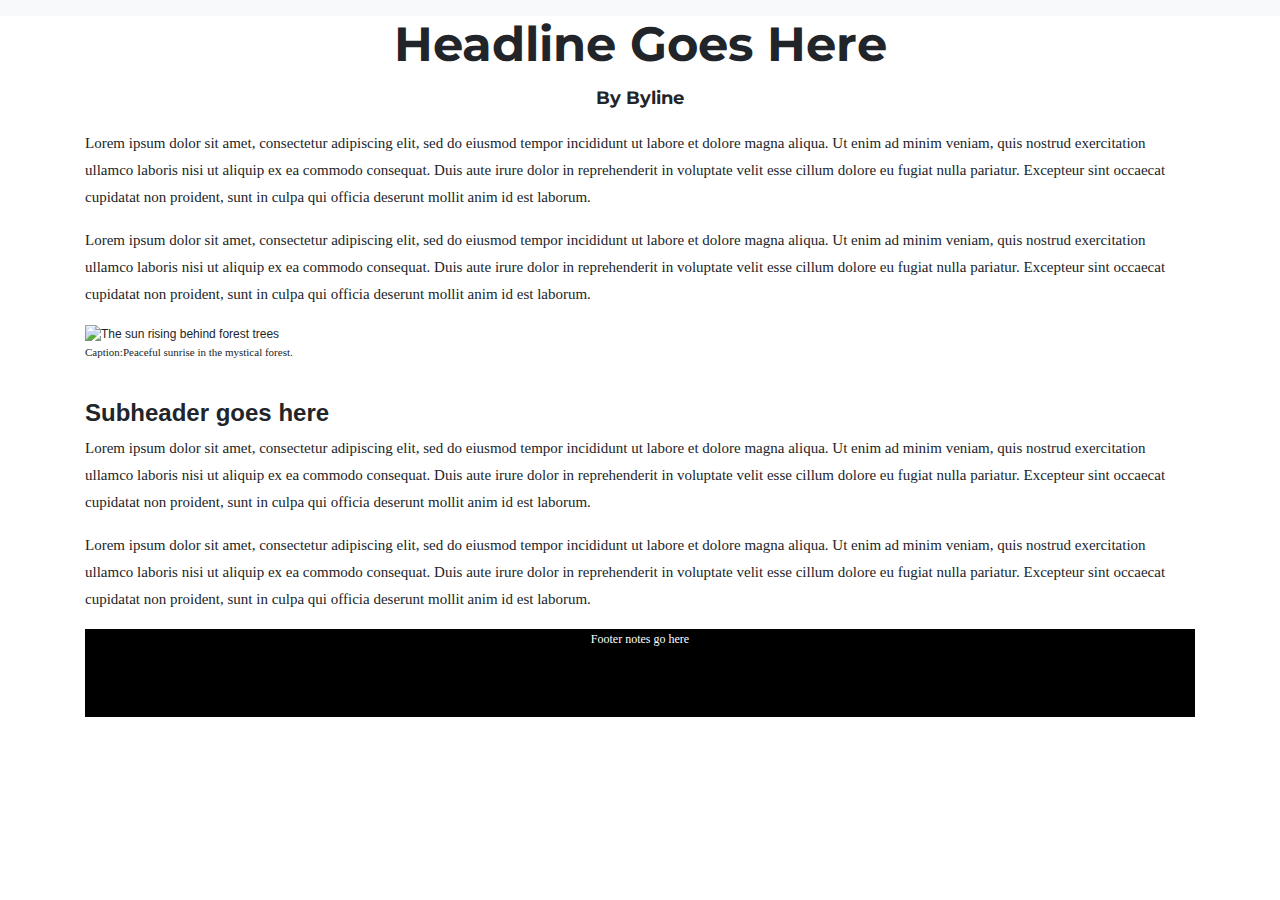
==== climate-crisis-story/index.html @ 61ef55f1 "Created climate-crisis-story framework" ====
<!doctype html>

<html lang="en">
<head>
  <meta charset="utf-8">
  <meta name="viewport" content="width=device-width, initial-scale=1, shrink-to-fit=no">

  <title>HTML Framework</title>
  <meta name="description" content="Merrill College of Journalism, UMD">
  <meta name="author" content="Neema Olory">

  <!-- Bootstrap CSS -->
<link rel="stylesheet" href="https://stackpath.bootstrapcdn.com/bootstrap/4.4.1/css/bootstrap.min.css" integrity="sha384-Vkoo8x4CGsO3+Hhxv8T/Q5PaXtkKtu6ug5TOeNV6gBiFeWPGFN9MuhOf23Q9Ifjh" crossorigin="anonymous">

<!-- Google fonts -->
<link href="https://fonts.googleapis.com/css2?family=Montserrat:ital,wght@0,100;0,200;0,300;0,400;0,500;0,600;0,700;0,800;0,900;1,100;1,300;1,400;1,500;1,600;1,900&family=Open+Sans:ital,wght@0,300;0,400;0,500;0,600;0,700;0,800;1,300;1,400;1,500;1,600;1,700;1,800&display=swap" rel="stylesheet">

<!-- External css stylesheet -->
<link rel="stylesheet" href="style.css">

</head>
<body>

  <!-- NavBar -->
  <nav class="navbar navbar-expand-lg navbar-light bg-light">

</nav>
  <!-- End NavBar -->

  <div class="container">
   <h1 id="headline">Headline Goes Here</h1>
   <p id="byline">By Byline</p>

   <p>Lorem ipsum dolor sit amet, consectetur adipiscing elit, sed do eiusmod tempor incididunt ut labore et dolore magna aliqua. Ut enim ad minim veniam, quis nostrud exercitation ullamco laboris nisi ut aliquip ex ea commodo consequat. Duis aute irure dolor in reprehenderit in voluptate velit esse cillum dolore eu fugiat nulla pariatur. Excepteur sint occaecat cupidatat non proident, sunt in culpa qui officia deserunt mollit anim id est laborum.</p>

   <p>Lorem ipsum dolor sit amet, consectetur adipiscing elit, sed do eiusmod tempor incididunt ut labore et dolore magna aliqua. Ut enim ad minim veniam, quis nostrud exercitation ullamco laboris nisi ut aliquip ex ea commodo consequat. Duis aute irure dolor in reprehenderit in voluptate velit esse cillum dolore eu fugiat nulla pariatur. Excepteur sint occaecat cupidatat non proident, sunt in culpa qui officia deserunt mollit anim id est laborum.</p>

   <img src="forest-sunrise.jpeg" width= 1100 title="Forest sunrise" alt="The sun rising behind forest trees">
   <p class="caption">Caption:Peaceful sunrise in the mystical forest.</p>

 <h2>Subheader goes here</h2>

   <p>Lorem ipsum dolor sit amet, consectetur adipiscing elit, sed do eiusmod tempor incididunt ut labore et dolore magna aliqua. Ut enim ad minim veniam, quis nostrud exercitation ullamco laboris nisi ut aliquip ex ea commodo consequat. Duis aute irure dolor in reprehenderit in voluptate velit esse cillum dolore eu fugiat nulla pariatur. Excepteur sint occaecat cupidatat non proident, sunt in culpa qui officia deserunt mollit anim id est laborum.</p>

   <p>Lorem ipsum dolor sit amet, consectetur adipiscing elit, sed do eiusmod tempor incididunt ut labore et dolore magna aliqua. Ut enim ad minim veniam, quis nostrud exercitation ullamco laboris nisi ut aliquip ex ea commodo consequat. Duis aute irure dolor in reprehenderit in voluptate velit esse cillum dolore eu fugiat nulla pariatur. Excepteur sint occaecat cupidatat non proident, sunt in culpa qui officia deserunt mollit anim id est laborum.</p>

 <div class="footer">
   <p id="footernotes">Footer notes go here</p>

 </div>








  </div>


  <!-- JS call-ins -->
  <script src="https://code.jquery.com/jquery-3.4.1.slim.min.js" integrity="sha384-J6qa4849blE2+poT4WnyKhv5vZF5SrPo0iEjwBvKU7imGFAV0wwj1yYfoRSJoZ+n" crossorigin="anonymous"></script>
  <script src="https://cdn.jsdelivr.net/npm/popper.js@1.16.0/dist/umd/popper.min.js" integrity="sha384-Q6E9RHvbIyZFJoft+2mJbHaEWldlvI9IOYy5n3zV9zzTtmI3UksdQRVvoxMfooAo" crossorigin="anonymous"></script>
  <script src="https://stackpath.bootstrapcdn.com/bootstrap/4.4.1/js/bootstrap.min.js" integrity="sha384-wfSDF2E50Y2D1uUdj0O3uMBJnjuUD4Ih7YwaYd1iqfktj0Uod8GCExl3Og8ifwB6" crossorigin="anonymous"></script>

</body>
</html>
---- climate-crisis-story/style.css ----
body{
  font-size: 12px;
  font-weight: 100;
}

.container{
  padding-bottom: 50px;
}

#headline {
  font-size: 4em;
  font-weight: 700;
  text-align: center;
  font-family: 'Montserrat', sans-serif;
}

#byline {
  font-size: 1.5em;
  font-weight: 700;
  font-family: 'Montserrat', sans-serif;
  text-align: center;
}

p{
  font-family: Georgia, serif;
  font-size: 15px;
  line-height: 180%
}

h2{
  font-size: 2em;
  font-weight: 700;
  padding-top: 20px;
}

img{
  margin: 0 auto;
}

.caption{
  font-size:11px;
}

.footer {
  background-color: black;
  width: 100%;
  max-width: 1200px;
  margin: 0 auto;
  padding-bottom: 50px;
}

#footernotes {
  font-size: 1em;
  color: white;
  text-align: center;
}
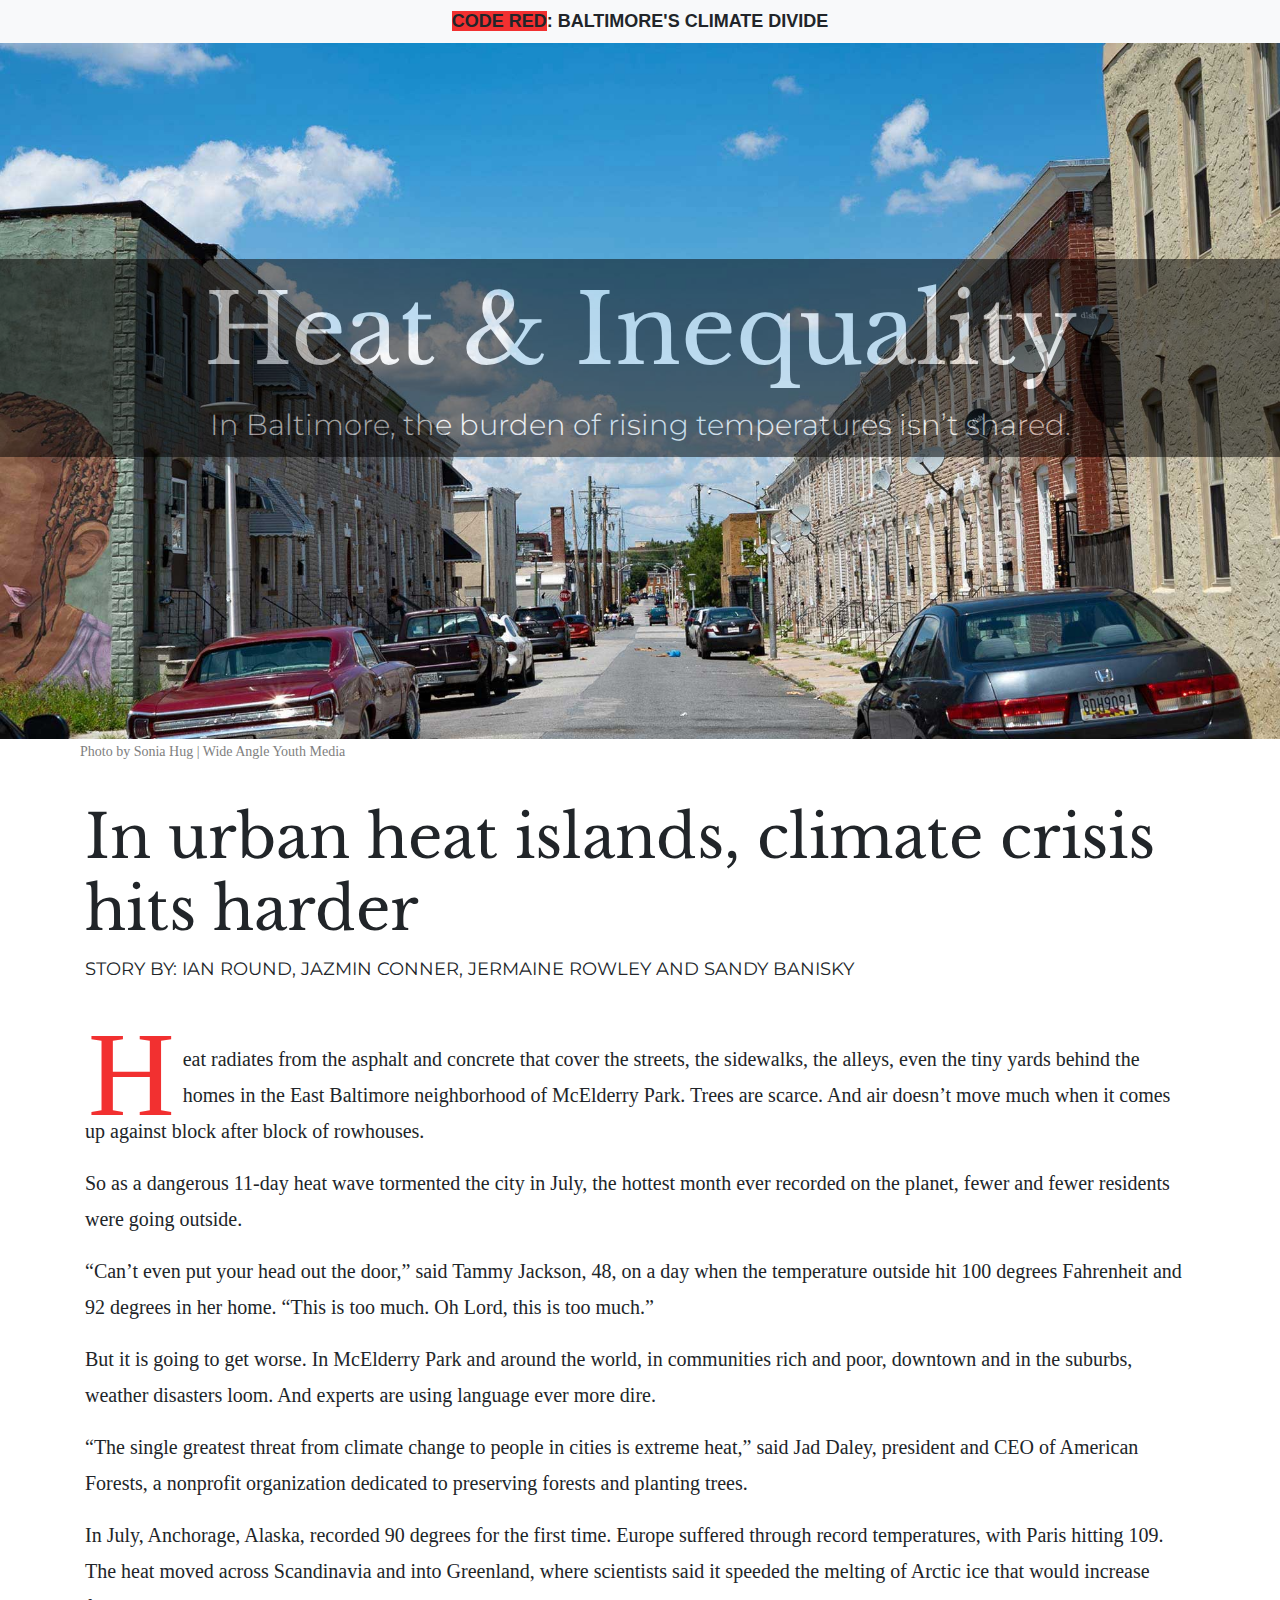
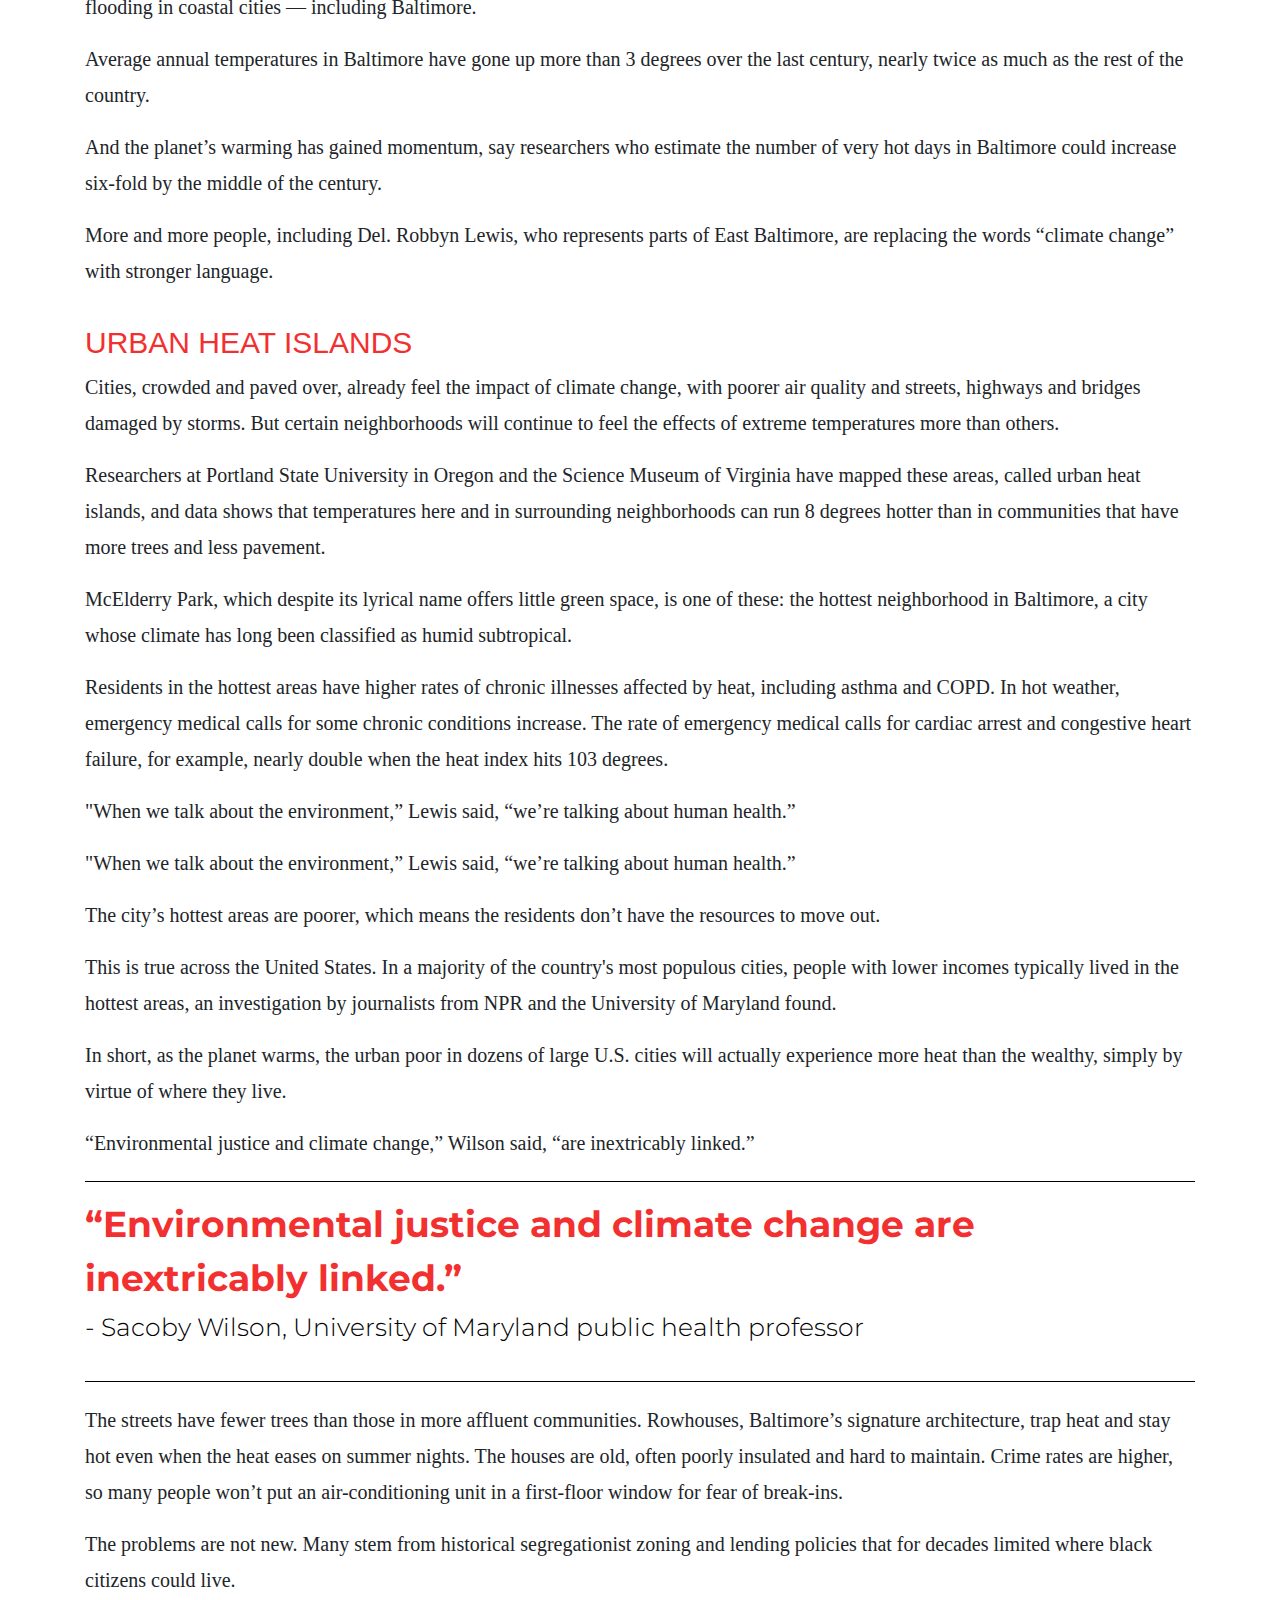
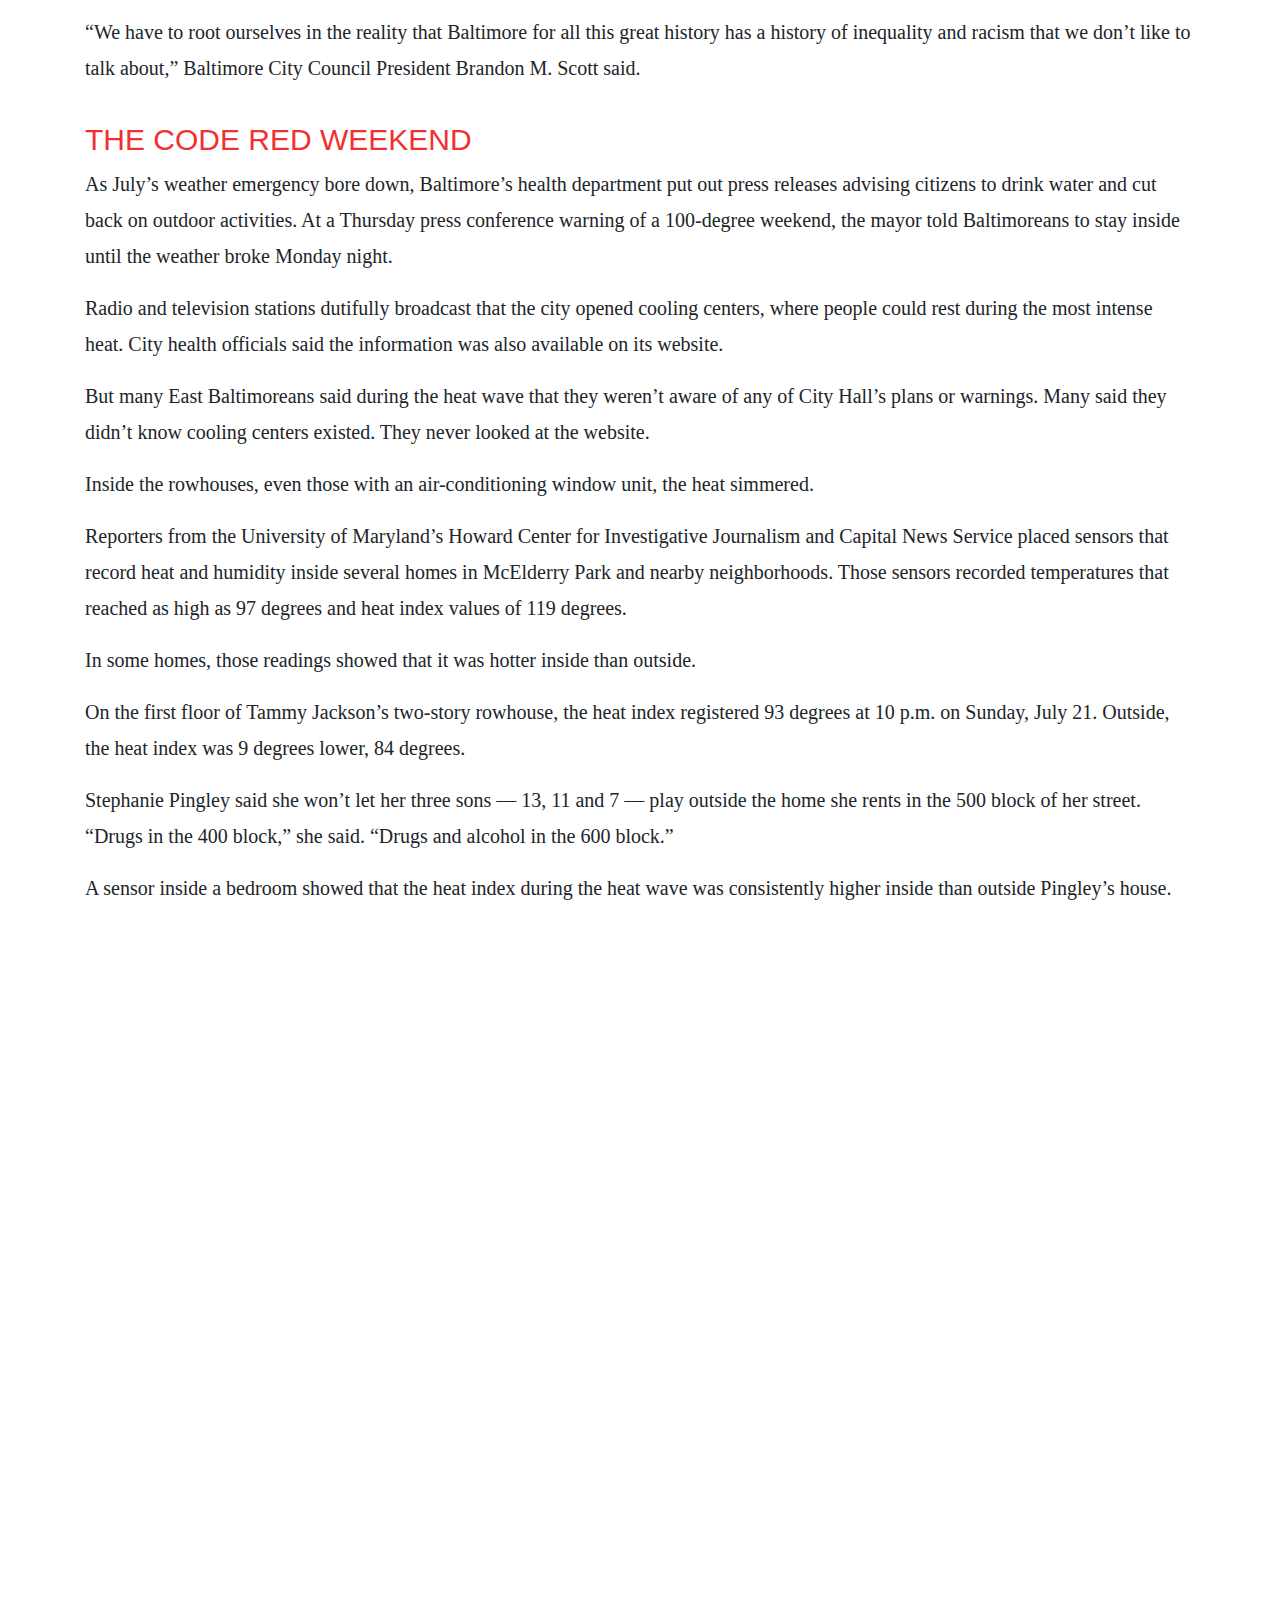
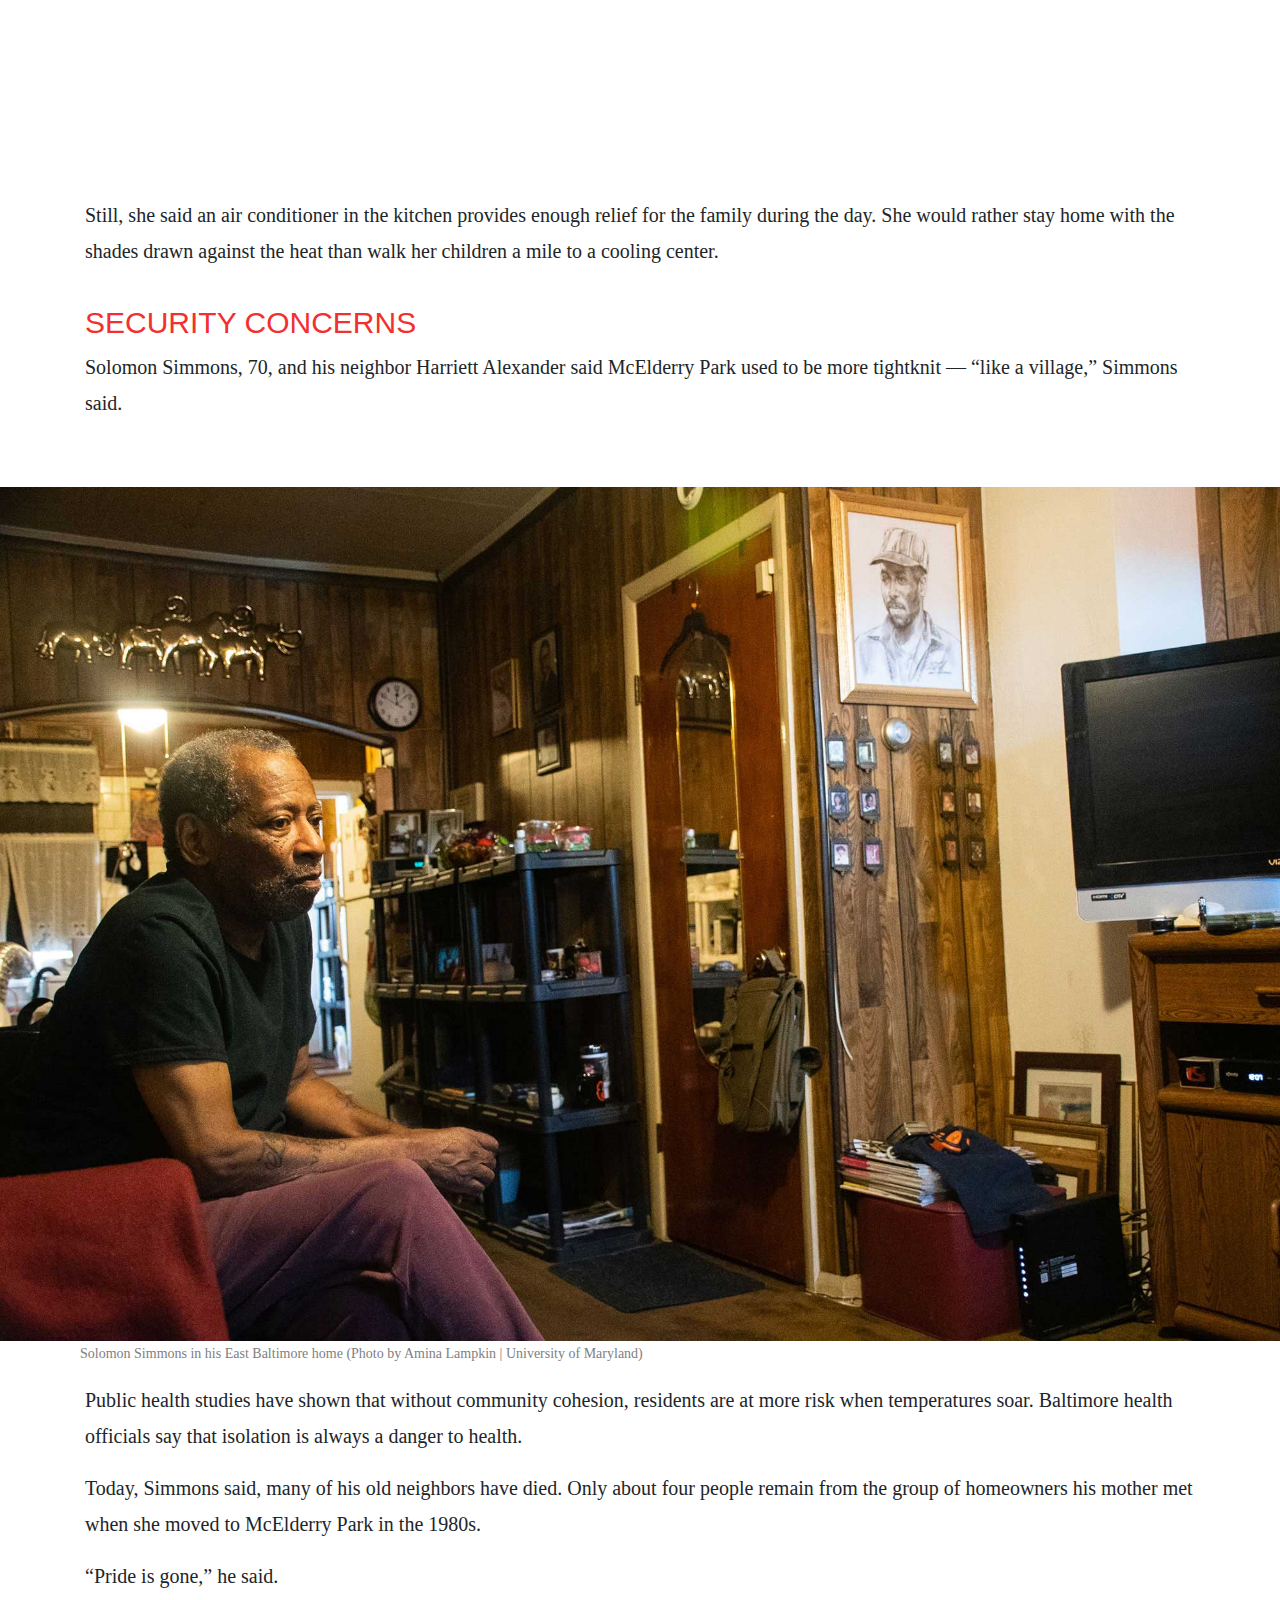
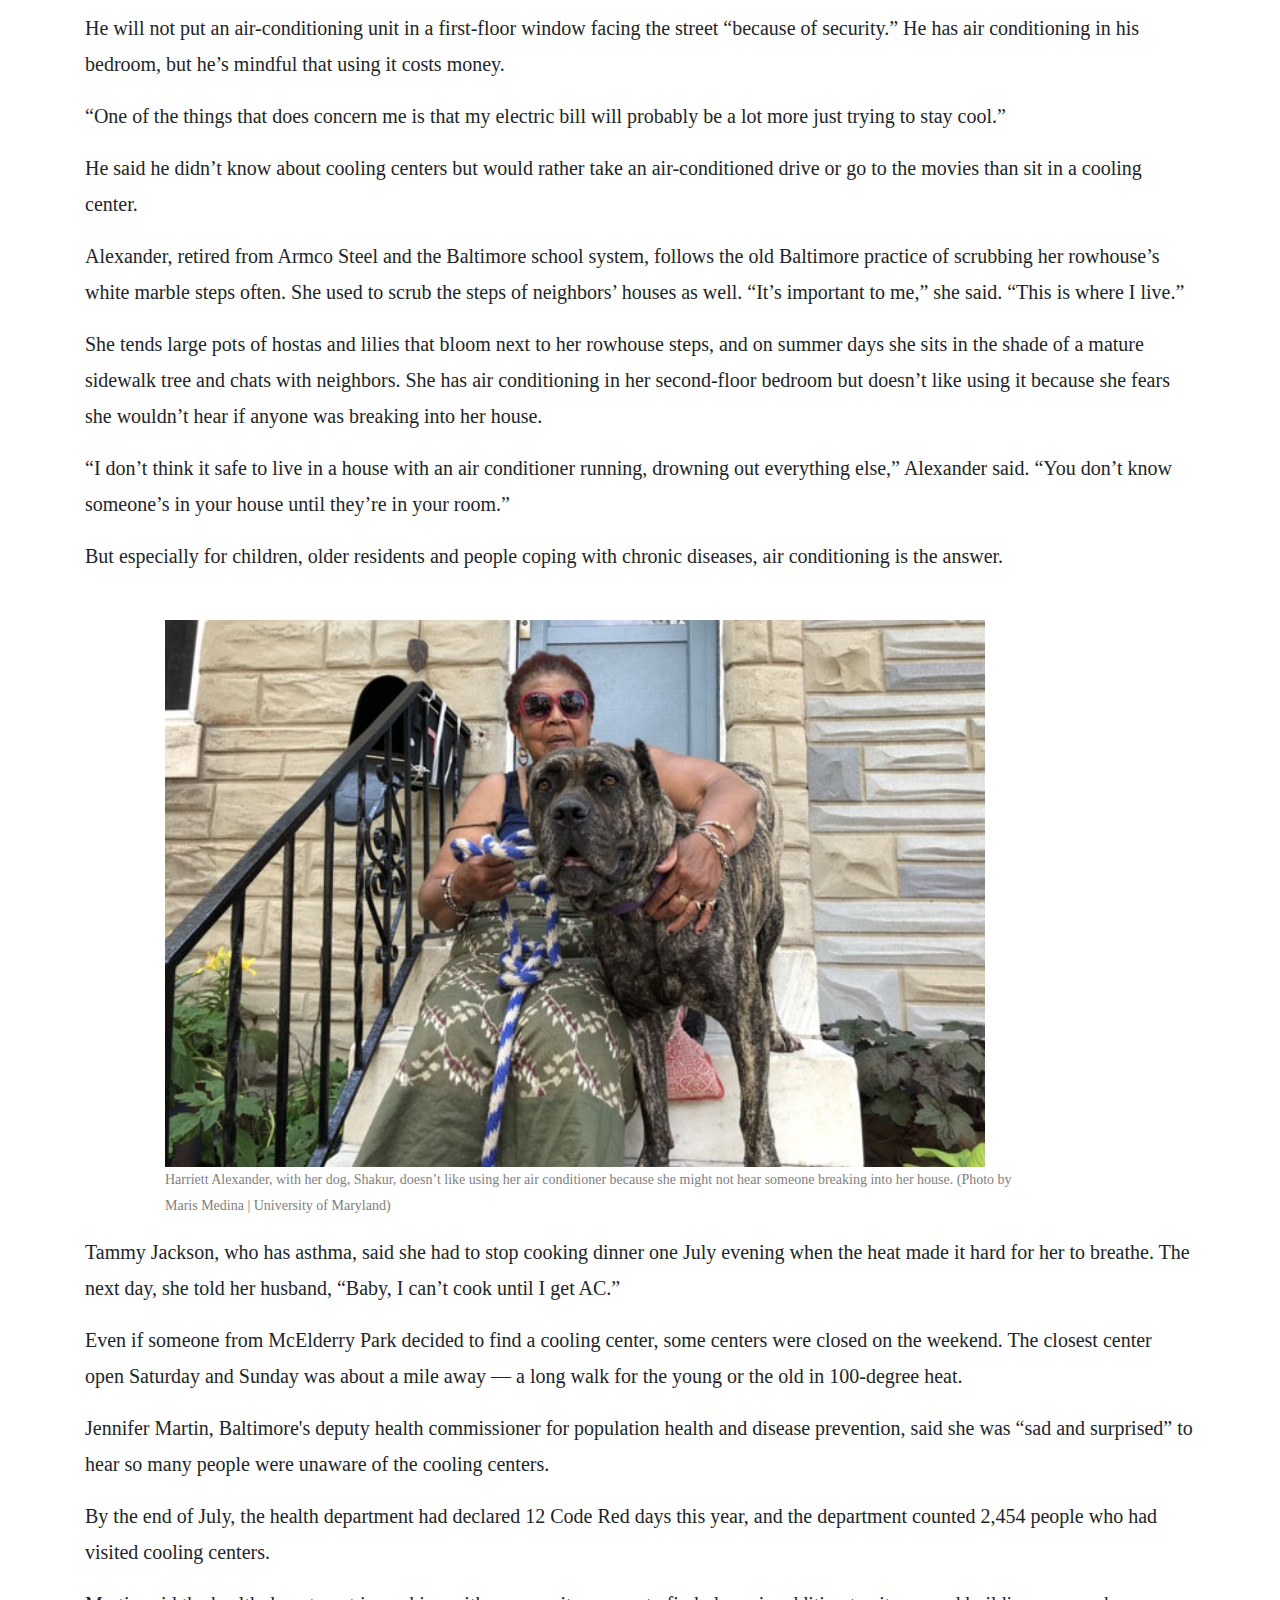
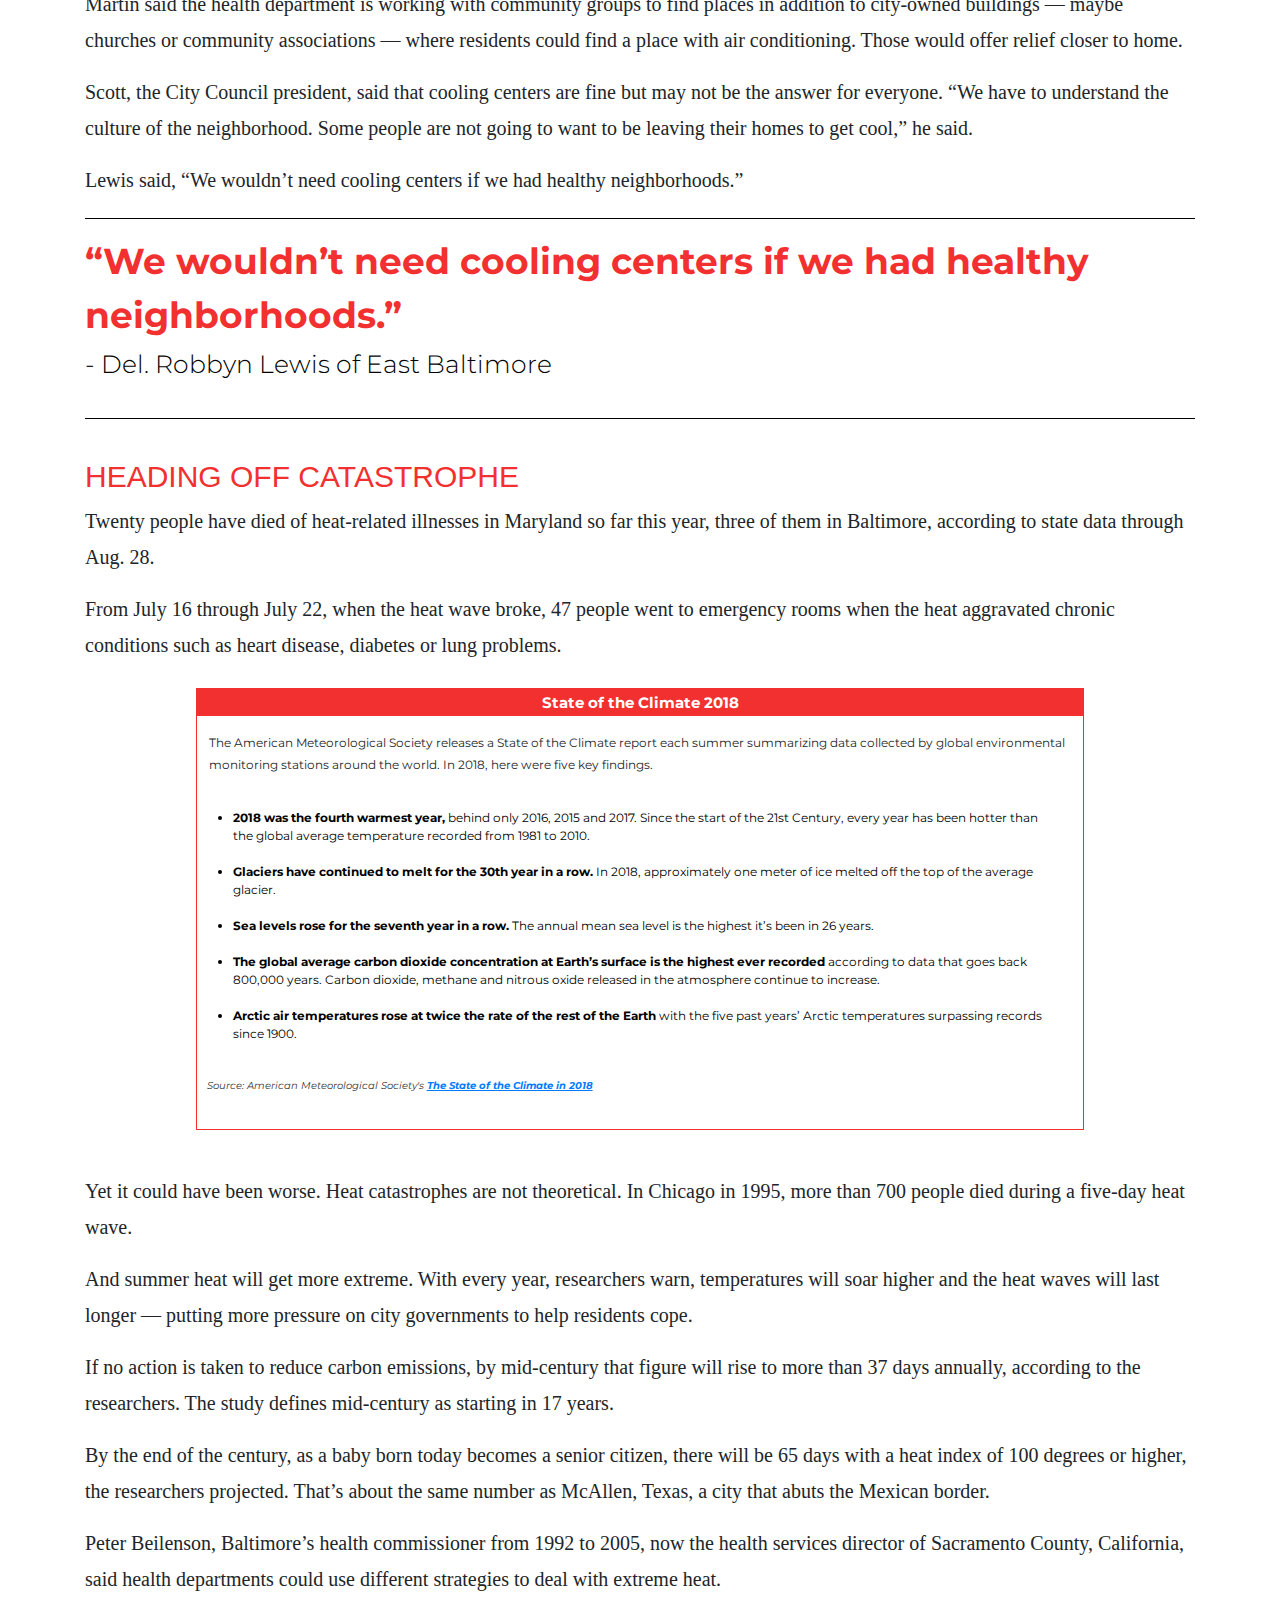
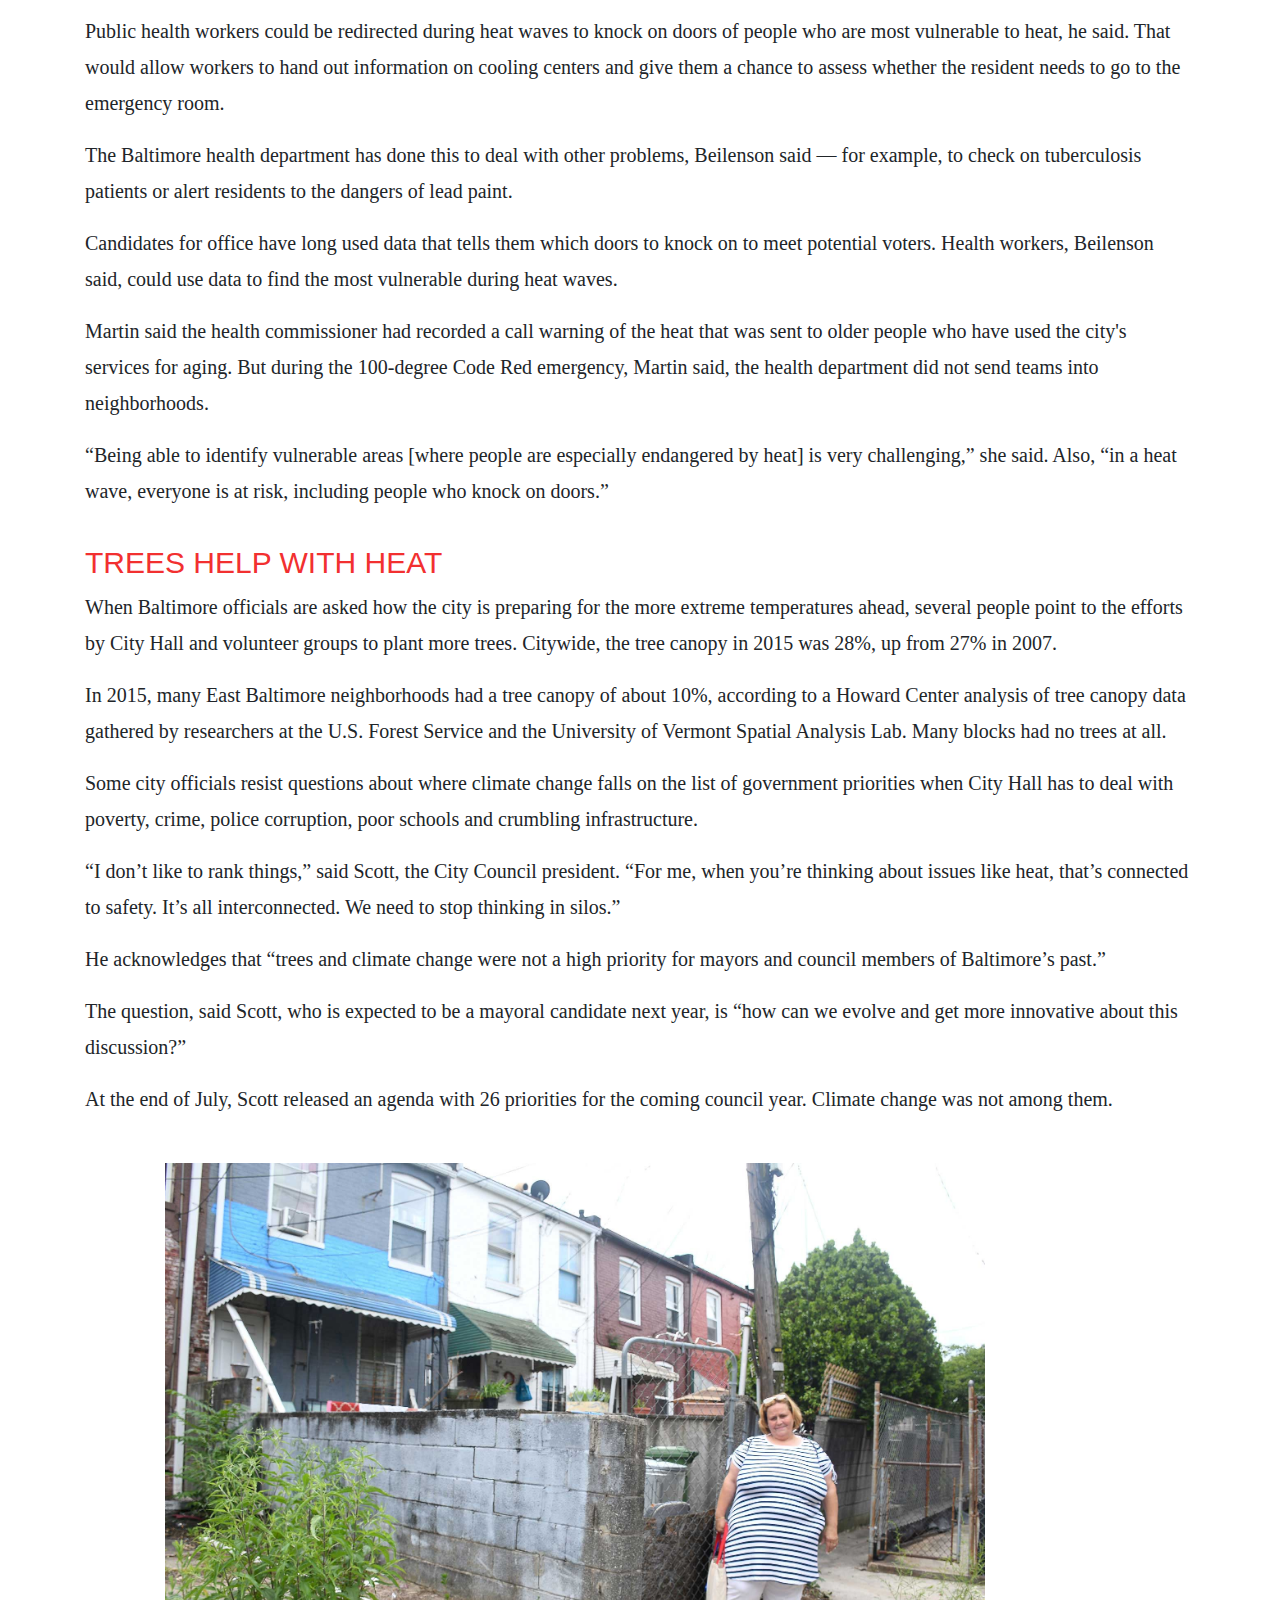
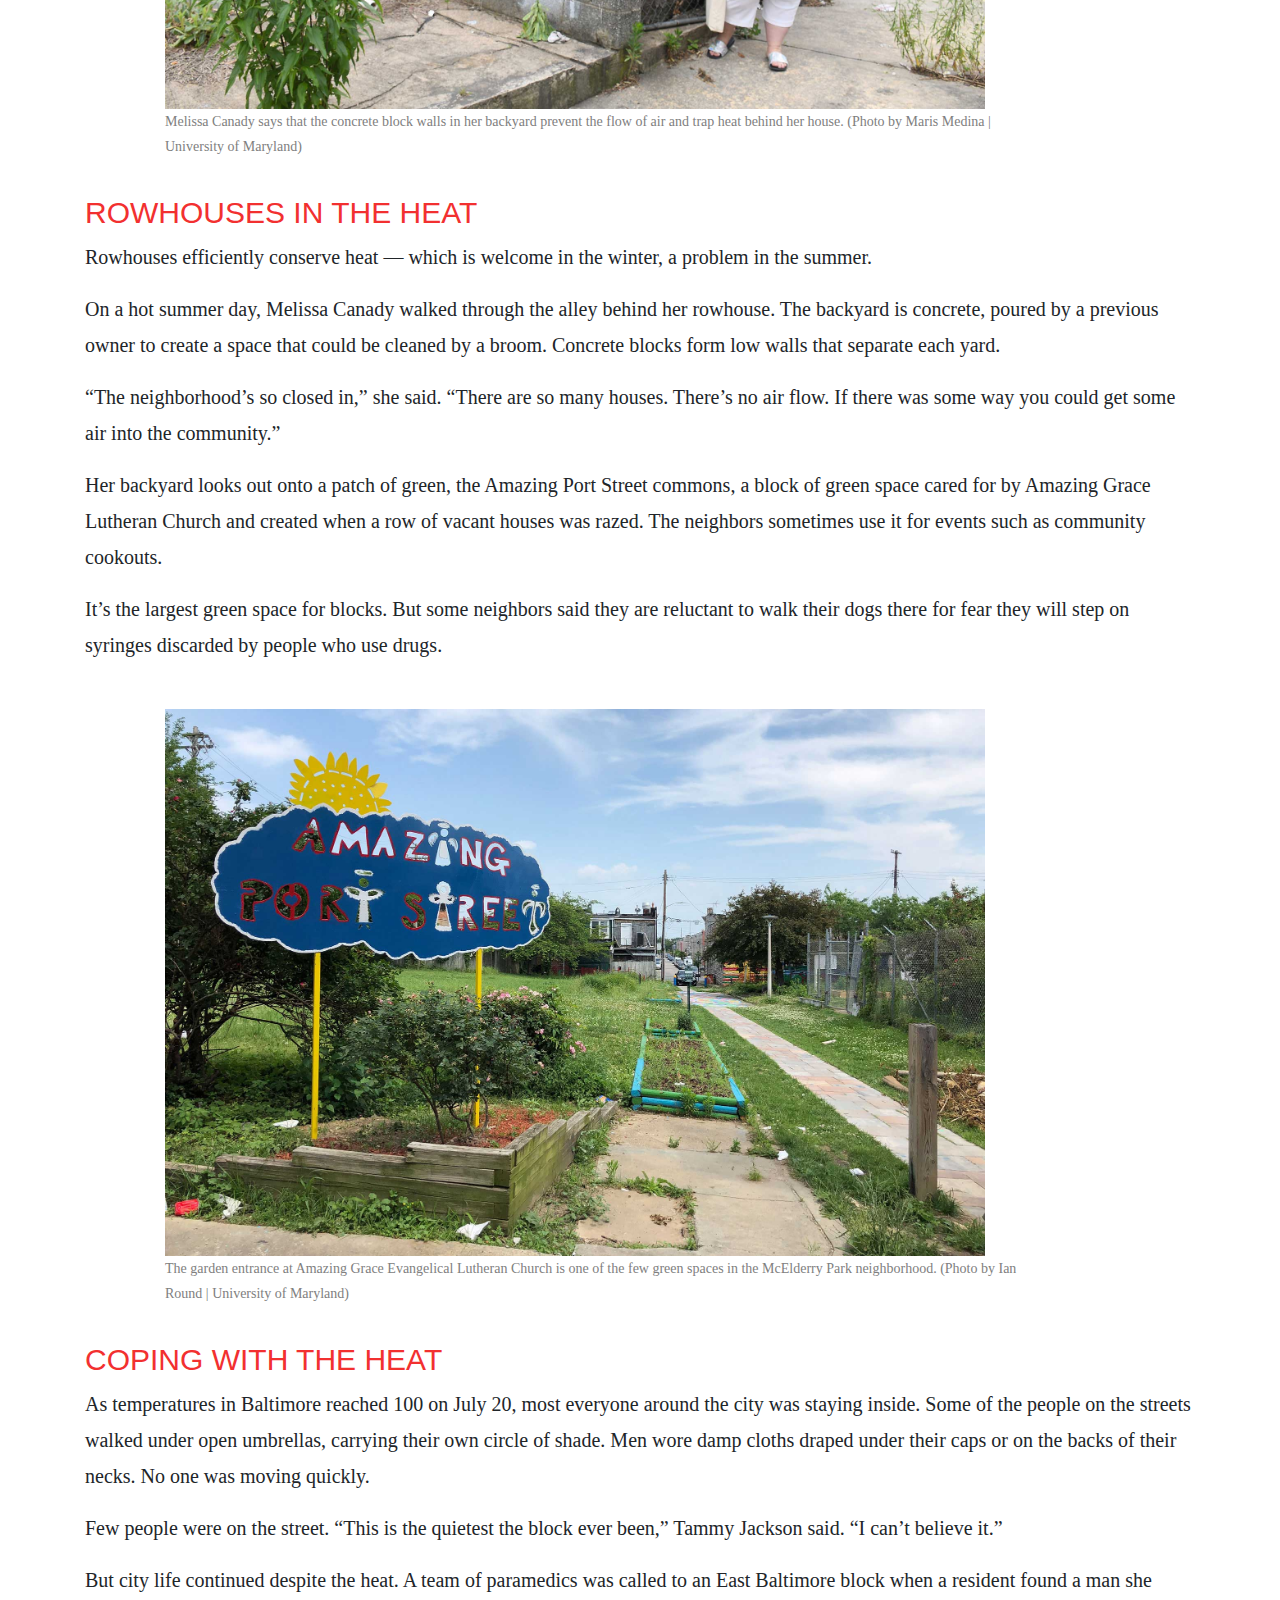
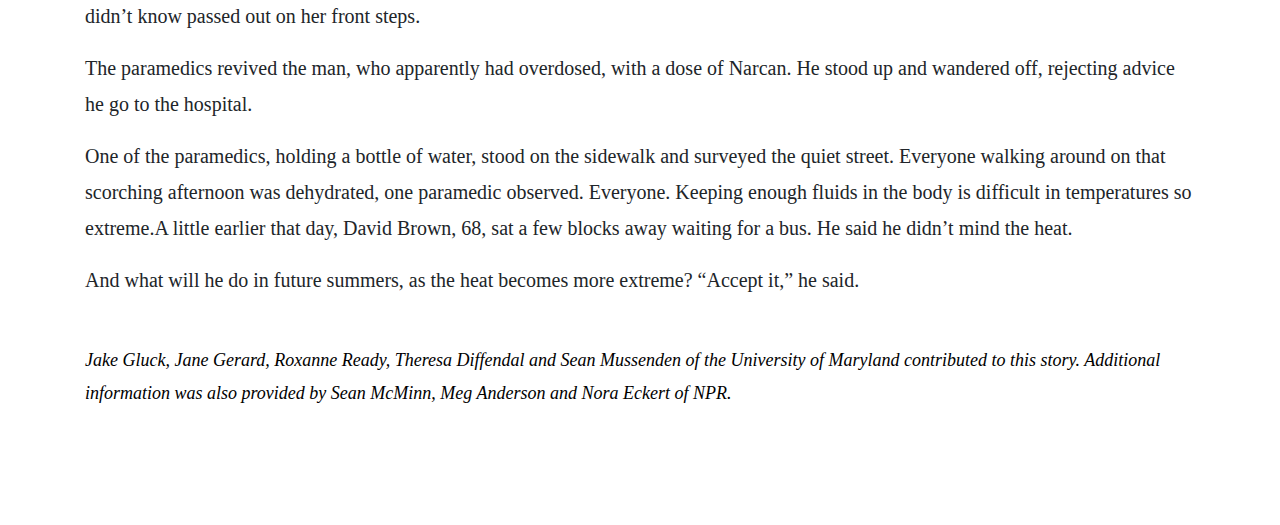
==== commit c013b0e9: "Climate Crisis Story" ====
--- a/climate-crisis-story/index.html
+++ b/climate-crisis-story/index.html
@@ -6,47 +6,296 @@
   <meta charset="utf-8">
   <meta name="viewport" content="width=device-width, initial-scale=1, shrink-to-fit=no">
 
-  <title>HTML Framework</title>
-  <meta name="description" content="Merrill College of Journalism, UMD">
+  <title>Climate Crisis Story</title>
+  <meta name="description" content="Climate Crisis Story, Merrill College of Journalism, UMD">
   <meta name="author" content="Neema Olory">
 
   <!-- Bootstrap CSS -->
 <link rel="stylesheet" href="https://stackpath.bootstrapcdn.com/bootstrap/4.4.1/css/bootstrap.min.css" integrity="sha384-Vkoo8x4CGsO3+Hhxv8T/Q5PaXtkKtu6ug5TOeNV6gBiFeWPGFN9MuhOf23Q9Ifjh" crossorigin="anonymous">
 
 <!-- Google fonts -->
-<link href="https://fonts.googleapis.com/css2?family=Montserrat:ital,wght@0,100;0,200;0,300;0,400;0,500;0,600;0,700;0,800;0,900;1,100;1,300;1,400;1,500;1,600;1,900&family=Open+Sans:ital,wght@0,300;0,400;0,500;0,600;0,700;0,800;1,300;1,400;1,500;1,600;1,700;1,800&display=swap" rel="stylesheet">
+<link href="https://fonts.googleapis.com/css2?family=Libre+Baskerville:ital,wght@0,400;0,700;1,400&family=Montserrat:ital,wght@0,100;0,200;0,300;0,400;0,500;0,600;0,700;0,800;0,900;1,100;1,300;1,400;1,500;1,600;1,700;1,900&display=swap" rel="stylesheet">
+
 
 <!-- External css stylesheet -->
 <link rel="stylesheet" href="style.css">
 
 </head>
+
 <body>
-
   <!-- NavBar -->
   <nav class="navbar navbar-expand-lg navbar-light bg-light">
-
-</nav>
+   <span class="nav-top"><span class="code-red">Code Red</span>: Baltimore's Climate Divide</span>
+  </nav>
   <!-- End NavBar -->
 
+  <!--Splash/Hero Area -->
+ <div class="hero-container">
+  <img src="images/sonia-hug-streetview.jpg" class="hero-image" alt="Baltimore streetview">
+  <p class="caption">Photo by Sonia Hug | Wide Angle Youth Media</p>
+
+  <div class="overlay">
+
+   <div class="hero-head">Heat & Inequality
+
+     <div class="hero-sub">In Baltimore, the burden of rising temperatures isn’t shared.
+
+     </div>
+
+   </div>
+
+  </div>
+
+
+</div>
+
+<!-- End Splash/Hero Area -->
+
+<!-- Story Body-->
+<!--Open container-->
   <div class="container">
-   <h1 id="headline">Headline Goes Here</h1>
-   <p id="byline">By Byline</p>
-
-   <p>Lorem ipsum dolor sit amet, consectetur adipiscing elit, sed do eiusmod tempor incididunt ut labore et dolore magna aliqua. Ut enim ad minim veniam, quis nostrud exercitation ullamco laboris nisi ut aliquip ex ea commodo consequat. Duis aute irure dolor in reprehenderit in voluptate velit esse cillum dolore eu fugiat nulla pariatur. Excepteur sint occaecat cupidatat non proident, sunt in culpa qui officia deserunt mollit anim id est laborum.</p>
-
-   <p>Lorem ipsum dolor sit amet, consectetur adipiscing elit, sed do eiusmod tempor incididunt ut labore et dolore magna aliqua. Ut enim ad minim veniam, quis nostrud exercitation ullamco laboris nisi ut aliquip ex ea commodo consequat. Duis aute irure dolor in reprehenderit in voluptate velit esse cillum dolore eu fugiat nulla pariatur. Excepteur sint occaecat cupidatat non proident, sunt in culpa qui officia deserunt mollit anim id est laborum.</p>
-
-   <img src="forest-sunrise.jpeg" width= 1100 title="Forest sunrise" alt="The sun rising behind forest trees">
-   <p class="caption">Caption:Peaceful sunrise in the mystical forest.</p>
-
- <h2>Subheader goes here</h2>
-
-   <p>Lorem ipsum dolor sit amet, consectetur adipiscing elit, sed do eiusmod tempor incididunt ut labore et dolore magna aliqua. Ut enim ad minim veniam, quis nostrud exercitation ullamco laboris nisi ut aliquip ex ea commodo consequat. Duis aute irure dolor in reprehenderit in voluptate velit esse cillum dolore eu fugiat nulla pariatur. Excepteur sint occaecat cupidatat non proident, sunt in culpa qui officia deserunt mollit anim id est laborum.</p>
-
-   <p>Lorem ipsum dolor sit amet, consectetur adipiscing elit, sed do eiusmod tempor incididunt ut labore et dolore magna aliqua. Ut enim ad minim veniam, quis nostrud exercitation ullamco laboris nisi ut aliquip ex ea commodo consequat. Duis aute irure dolor in reprehenderit in voluptate velit esse cillum dolore eu fugiat nulla pariatur. Excepteur sint occaecat cupidatat non proident, sunt in culpa qui officia deserunt mollit anim id est laborum.</p>
+   <h1 id="headline">In urban heat islands, climate crisis hits harder</h1>
+     <p id="byline">STORY BY: IAN ROUND, JAZMIN CONNER, JERMAINE ROWLEY AND SANDY BANISKY</p>
+
+
+     <p class="intro-para"><span class="dropcap">H</span>eat radiates from the asphalt and concrete that cover the streets, the sidewalks, the alleys, even the tiny yards behind the homes in the East Baltimore neighborhood of McElderry Park. Trees are scarce. And air doesn’t move much when it comes up against block after block of rowhouses.</p>
+
+     <p>So as a dangerous 11-day heat wave tormented the city in July, the hottest month ever recorded on the planet, fewer and fewer residents were going outside.</p>
+
+     <p>“Can’t even put your head out the door,” said Tammy Jackson, 48, on a day when the temperature outside hit 100 degrees Fahrenheit and 92 degrees in her home. “This is too much. Oh Lord, this is too much.”</p>
+
+     <p>But it is going to get worse. In McElderry Park and around the world, in communities rich and poor, downtown and in the suburbs, weather disasters loom. And experts are using language ever more dire.</p>
+
+     <p>“The single greatest threat from climate change to people in cities is extreme heat,” said Jad Daley, president and CEO of American Forests, a nonprofit organization dedicated to preserving forests and planting trees.</p>
+
+
+
+     <p>In July, Anchorage, Alaska, recorded 90 degrees for the first time. Europe suffered through record temperatures, with Paris hitting 109. The heat moved across Scandinavia and into Greenland, where scientists said it speeded the melting of Arctic ice that would increase flooding in coastal cities — including Baltimore.</p>
+
+     <p>Average annual temperatures in Baltimore have gone up more than 3 degrees over the last century, nearly twice as much as the rest of the country.</p>
+
+
+
+     <p>And the planet’s warming has gained momentum, say researchers who estimate the number of very hot days in Baltimore could increase six-fold by the middle of the century.</p>
+
+     <p>More and more people, including Del. Robbyn Lewis, who represents parts of East Baltimore, are replacing the words “climate change” with stronger language.</p>
+
+ <h2>Urban heat islands</h2>
+
+   <p>Cities, crowded and paved over, already feel the impact of climate change, with poorer air quality and streets, highways and bridges damaged by storms. But certain neighborhoods will continue to feel the effects of extreme temperatures more than others.</p>
+
+   <p>Researchers at Portland State University in Oregon and the Science Museum of Virginia have mapped these areas, called urban heat islands, and data shows that temperatures here and in surrounding neighborhoods can run 8 degrees hotter than in communities that have more trees and less pavement.</p>
+
+   <p>McElderry Park, which despite its lyrical name offers little green space, is one of these: the hottest neighborhood in Baltimore, a city whose climate has long been classified as humid subtropical.</p>
+
+   <p>Residents in the hottest areas have higher rates of chronic illnesses affected by heat, including asthma and COPD. In hot weather, emergency medical calls for some chronic conditions increase. The rate of emergency medical calls for cardiac arrest and congestive heart failure, for example, nearly double when the heat index hits 103 degrees.</p>
+
+   <p>"When we talk about the environment,” Lewis said, “we’re talking about human health.”</p>
+
+   <p>"When we talk about the environment,” Lewis said, “we’re talking about human health.”</p>
+
+   <p>The city’s hottest areas are poorer, which means the residents don’t have the resources to move out.</p>
+
+   <p>This is true across the United States. In a majority of the country's most populous cities, people with lower incomes typically lived in the hottest areas, an investigation by journalists from NPR and the University of Maryland found.</p>
+
+   <p>In short, as the planet warms, the urban poor in dozens of large U.S. cities will actually experience more heat than the wealthy, simply by virtue of where they live.</p>
+
+   <p>“Environmental justice and climate change,” Wilson said, “are inextricably linked.”</p>
+
+   <div class="pullquote">
+    “Environmental justice and climate change are inextricably linked.”
+    <p class="quote-attribution"> - Sacoby Wilson, University of Maryland public health professor</p>
+  </div>
+
+   <p>The streets have fewer trees than those in more affluent communities. Rowhouses, Baltimore’s signature architecture, trap heat and stay hot even when the heat eases on summer nights. The houses are old, often poorly insulated and hard to maintain. Crime rates are higher, so many people won’t put an air-conditioning unit in a first-floor window for fear of break-ins.</p>
+
+   <p>The problems are not new. Many stem from historical segregationist zoning and lending policies that for decades limited where black citizens could live.</p>
+
+   <p>“We have to root ourselves in the reality that Baltimore for all this great history has a history of inequality and racism that we don’t like to talk about,” Baltimore City Council President Brandon M. Scott said.</p>
+
+ <h2>The Code Red weekend</h2>
+
+   <p>As July’s weather emergency bore down, Baltimore’s health department put out press releases advising citizens to drink water and cut back on outdoor activities. At a Thursday press conference warning of a 100-degree weekend, the mayor told Baltimoreans to stay inside until the weather broke Monday night.</p>
+
+   <p>Radio and television stations dutifully broadcast that the city opened cooling centers, where people could rest during the most intense heat. City health officials said the information was also available on its website.</p>
+
+   <p>But many East Baltimoreans said during the heat wave that they weren’t aware of any of City Hall’s plans or warnings. Many said they didn’t know cooling centers existed. They never looked at the website. </p>
+
+   <p>Inside the rowhouses, even those with an air-conditioning window unit, the heat simmered.</p>
+
+   <p>Reporters from the University of Maryland’s Howard Center for Investigative Journalism and Capital News Service placed sensors that record heat and humidity inside several homes in McElderry Park and nearby neighborhoods. Those sensors recorded temperatures that reached as high as 97 degrees and heat index values of 119 degrees.</p>
+
+   <p>In some homes, those readings showed that it was hotter inside than outside.</p>
+
+   <p>On the first floor of Tammy Jackson’s two-story rowhouse, the heat index registered 93 degrees at 10 p.m. on Sunday, July 21. Outside, the heat index was 9 degrees lower, 84 degrees.</p>
+
+   <p>Stephanie Pingley said she won’t let her three sons — 13, 11 and 7 — play outside the home she rents in the 500 block of her street. “Drugs in the 400 block,” she said. “Drugs and alcohol in the 600 block.”</p>
+
+   <p>A sensor inside a bedroom showed that the heat index during the heat wave was consistently higher inside than outside Pingley’s house.</p>
+
+   <iframe class="graphic" title="Indoor and outdoor heat index during Baltimore heat wave, July 16-22, 2019" aria-label="Interactive line chart" id="datawrapper-chart-nIX63" src="https://datawrapper.dwcdn.net/nIX63/1/" scrolling="no" frameborder="0" style="width: 0; min-width: 100% !important; border: none;" height="800" data-external="1"></iframe><script type="text/javascript">!function(){"use strict";window.addEventListener("message",(function(e){if(void 0!==e.data["datawrapper-height"]){var t=document.querySelectorAll("iframe");for(var a in e.data["datawrapper-height"])for(var r=0;r<t.length;r++){if(t[r].contentWindow===e.source)t[r].style.height=e.data["datawrapper-height"][a]+"px"}}}))}();
+</script>
+
+   <p>Still, she said an air conditioner in the kitchen provides enough relief for the family during the day. She would rather stay home with the shades drawn against the heat than walk her children a mile to a cooling center.</p>
+
+
+ <h2>Security concerns</h2>
+
+   <p>Solomon Simmons, 70, and his neighbor Harriett Alexander said McElderry Park used to be more tightknit — “like a village,” Simmons said.</p>
+
+<!-- Close container  -->
+</div>
+
+   <!-- Full screen width image-->
+     <img src="images/solomon-simmons.jpg" class="hero-image">
+     <p class="caption">Solomon Simmons in his East Baltimore home (Photo by Amina Lampkin | University of Maryland)</p>
+    <!-- end full screen width image-->
+
+<!-- Open container -->
+<div class="container">
+
+   <p>Public health studies have shown that without community cohesion, residents are at more risk when temperatures soar. Baltimore health officials say that isolation is always a danger to health.</p>
+
+   <p>Today, Simmons said, many of his old neighbors have died. Only about four people remain from the group of homeowners his mother met when she moved to McElderry Park in the 1980s.</p>
+
+   <p>“Pride is gone,” he said.</p>
+
+   <p>He will not put an air-conditioning unit in a first-floor window facing the street “because of security.” He has air conditioning in his bedroom, but he’s mindful that using it costs money.</p>
+
+   <p>“One of the things that does concern me is that my electric bill will probably be a lot more just trying to stay cool.”</p>
+
+   <p>He said he didn’t know about cooling centers but would rather take an air-conditioned drive or go to the movies than sit in a cooling center.</p>
+
+   <p>Alexander, retired from Armco Steel and the Baltimore school system, follows the old Baltimore practice of scrubbing her rowhouse’s white marble steps often. She used to scrub the steps of neighbors’ houses as well. “It’s important to me,” she said. “This is where I live.”</p>
+
+   <p>She tends large pots of hostas and lilies that bloom next to her rowhouse steps, and on summer days she sits in the shade of a mature sidewalk tree and chats with neighbors. She has air conditioning in her second-floor bedroom but doesn’t like using it because she fears she wouldn’t hear if anyone was breaking into her house.</p>
+
+   <p>“I don’t think it safe to live in a house with an air conditioner running, drowning out everything else,” Alexander said. “You don’t know someone’s in your house until they’re in your room.”</p>
+
+   <p>But especially for children, older residents and people coping with chronic diseases, air conditioning is the answer.</p>
+
+   <!-- Image with caption -->
+   <img src="images/harriett-alexander.jpg" class="stack-image">
+   <p class="caption">Harriett Alexander, with her dog, Shakur, doesn’t like using her air conditioner because she might not hear someone breaking into her house. (Photo by Maris Medina | University of Maryland) </p>
+   <!-- /End image with caption -->
+
+
+
+   <p>Tammy Jackson, who has asthma, said she had to stop cooking dinner one July evening when the heat made it hard for her to breathe. The next day, she told her husband, “Baby, I can’t cook until I get AC.”</p>
+
+   <p>Even if someone from McElderry Park decided to find a cooling center, some centers were closed on the weekend. The closest center open Saturday and Sunday was about a mile away — a long walk for the young or the old in 100-degree heat.</p>
+
+   <p>Jennifer Martin, Baltimore's deputy health commissioner for population health and disease prevention, said she was “sad and surprised” to hear so many people were unaware of the cooling centers.</p>
+
+   <p>By the end of July, the health department had declared 12 Code Red days this year, and the department counted 2,454 people who had visited cooling centers.</p>
+
+   <p>Martin said the health department is working with community groups to find places in addition to city-owned buildings — maybe churches or community associations — where residents could find a place with air conditioning. Those would offer relief closer to home.</p>
+
+   <p>Scott, the City Council president, said that cooling centers are fine but may not be the answer for everyone. “We have to understand the culture of the neighborhood. Some people are not going to want to be leaving their homes to get cool,” he said.</p>
+
+   <p>Lewis said, “We wouldn’t need cooling centers if we had healthy neighborhoods.”</p>
+
+   <div class="pullquote">
+    “We wouldn’t need cooling centers if we had healthy neighborhoods.”
+    <p class="quote-attribution"> - Del. Robbyn Lewis of East Baltimore</p>
+  </div>
+
+
+ <h2>Heading off catastrophe</h2>
+
+   <p>Twenty people have died of heat-related illnesses in Maryland so far this year, three of them in Baltimore, according to state data through Aug. 28.</p>
+
+   <p>From July 16 through July 22, when the heat wave broke, 47 people went to emergency rooms when the heat aggravated chronic conditions such as heart disease, diabetes or lung problems.</p>
+
+   <div class="text-box">
+            <p class="text-box-title">State of the Climate 2018</p>
+            <p class="text-box-intro-text">The American Meteorological Society releases a State of the Climate report each summer summarizing data collected by global environmental monitoring stations around the world. In 2018, here were five key findings.</p><br>
+            <ol class="text-box-text" style="list-style-type:disc;">
+              <li><b>2018 was the fourth warmest year,</b> behind only 2016, 2015 and 2017. Since the start of the 21st Century, every year has been hotter than the global average temperature recorded from 1981 to 2010.</li><br>
+              <li><b>Glaciers have continued to melt for the 30th year in a row.</b> In 2018, approximately one meter of ice melted off the top of the average glacier.</li><br>
+              <li><b>Sea levels rose for the seventh year in a row.</b> The annual mean sea level is the highest it’s been in 26 years.</li><br>
+              <li><b>The global average carbon dioxide concentration at Earth’s surface is the highest ever recorded</b> according to data that goes back 800,000 years. Carbon dioxide, methane and nitrous oxide released in the atmosphere continue to increase.</li><br>
+              <li><b>Arctic air temperatures rose at twice the rate of the rest of the Earth</b> with the five past years’ Arctic temperatures surpassing records since 1900.</li>
+            </ol><br>
+            <p class="text-box-source-text"><i>Source: American Meteorological Society's <a href="https://www.ametsoc.org/ams/index.cfm/publications/bulletin-of-the-american-meteorological-society-bams/state-of-the-climate/" style="text-decoration: underline;"><b>The State of the Climate in 2018</b></a></i></p><br>
+          </div><br>
+
+   <p>Yet it could have been worse. Heat catastrophes are not theoretical. In Chicago in 1995, more than 700 people died during a five-day heat wave.</p>
+
+   <p>And summer heat will get more extreme. With every year, researchers warn, temperatures will soar higher and the heat waves will last longer — putting more pressure on city governments to help residents cope.</p>
+
+   <p>If no action is taken to reduce carbon emissions, by mid-century that figure will rise to more than 37 days annually, according to the researchers. The study defines mid-century as starting in 17 years.</p>
+
+   <p>By the end of the century, as a baby born today becomes a senior citizen, there will be 65 days with a heat index of 100 degrees or higher, the researchers projected. That’s about the same number as McAllen, Texas, a city that abuts the Mexican border.</p>
+
+   <p>Peter Beilenson, Baltimore’s health commissioner from 1992 to 2005, now the health services director of Sacramento County, California, said health departments could use different strategies to deal with extreme heat.</p>
+
+   <p>Public health workers could be redirected during heat waves to knock on doors of people who are most vulnerable to heat, he said. That would allow workers to hand out information on cooling centers and give them a chance to assess whether the resident needs to go to the emergency room.</p>
+
+   <p>The Baltimore health department has done this to deal with other problems, Beilenson said — for example, to check on tuberculosis patients or alert residents to the dangers of lead paint.</p>
+
+   <p>Candidates for office have long used data that tells them which doors to knock on to meet potential voters. Health workers, Beilenson said, could use data to find the most vulnerable during heat waves.</p>
+
+   <p>Martin said the health commissioner had recorded a call warning of the heat that was sent to older people who have used the city's services for aging. But during the 100-degree Code Red emergency, Martin said, the health department did not send teams into neighborhoods.</p>
+
+   <p>“Being able to identify vulnerable areas [where people are especially endangered by heat] is very challenging,” she said. Also, “in a heat wave, everyone is at risk, including people who knock on doors.”</p>
+
+
+ <h2>Trees help with heat</h2>
+
+   <p>When Baltimore officials are asked how the city is preparing for the more extreme temperatures ahead, several people point to the efforts by City Hall and volunteer groups to plant more trees. Citywide, the tree canopy in 2015 was 28%, up from 27% in 2007.</p>
+
+   <p>In 2015, many East Baltimore neighborhoods had a tree canopy of about 10%, according to a Howard Center analysis of tree canopy data gathered by researchers at the U.S. Forest Service and the University of Vermont Spatial Analysis Lab. Many blocks had no trees at all.</p>
+
+   <p>Some city officials resist questions about where climate change falls on the list of government priorities when City Hall has to deal with poverty, crime, police corruption, poor schools and crumbling infrastructure.</p>
+
+   <p>“I don’t like to rank things,” said Scott, the City Council president. “For me, when you’re thinking about issues like heat, that’s connected to safety. It’s all interconnected. We need to stop thinking in silos.”</p>
+
+   <p>He acknowledges that “trees and climate change were not a high priority for mayors and council members of Baltimore’s past.”</p>
+
+   <p>The question, said Scott, who is expected to be a mayoral candidate next year, is “how can we evolve and get more innovative about this discussion?”</p>
+
+   <p>At the end of July, Scott released an agenda with 26 priorities for the coming council year. Climate change was not among them.</p>
+
+   <img src="images/melissa-candy.jpg" class="stack-image"  alt="photo of Melissa Canady" />
+
+   <p class="caption">Melissa Canady says that the concrete block walls in her backyard prevent the flow of air and trap heat behind her house. (Photo by Maris Medina | University of Maryland)</p>
+
+
+ <h2>Rowhouses in the heat</h2>
+
+   <p>Rowhouses efficiently conserve heat — which is welcome in the winter, a problem in the summer.</p>
+
+   <p>On a hot summer day, Melissa Canady walked through the alley behind her rowhouse. The backyard is concrete, poured by a previous owner to create a space that could be cleaned by a broom. Concrete blocks form low walls that separate each yard.</p>
+
+   <p>“The neighborhood’s so closed in,” she said. “There are so many houses. There’s no air flow. If there was some way you could get some air into the community.”</p>
+
+   <p>Her backyard looks out onto a patch of green, the Amazing Port Street commons, a block of green space cared for by Amazing Grace Lutheran Church and created when a row of vacant houses was razed. The neighbors sometimes use it for events such as community cookouts.</p>
+
+   <p>It’s the largest green space for blocks. But some neighbors said they are reluctant to walk their dogs there for fear they will step on syringes discarded by people who use drugs.</p>
+
+
+   <img src="images/amazing-grace-garden.jpg"  class="stack-image" alt="photo of Amazing Grace Garden" />
+
+   <p class="caption"> The garden entrance at Amazing Grace Evangelical Lutheran Church is one of the few green spaces in the McElderry Park neighborhood. (Photo by Ian Round | University of Maryland)</p>
+
+ <h2>Coping with the heat</h2>
+
+   <p>As temperatures in Baltimore reached 100 on July 20, most everyone around the city was staying inside. Some of the people on the streets walked under open umbrellas, carrying their own circle of shade. Men wore damp cloths draped under their caps or on the backs of their necks. No one was moving quickly.</p>
+
+   <p>Few people were on the street. “This is the quietest the block ever been,” Tammy Jackson said. “I can’t believe it.”</p>
+
+   <p>But city life continued despite the heat. A team of paramedics was called to an East Baltimore block when a resident found a man she didn’t know passed out on her front steps.</p>
+
+   <p>The paramedics revived the man, who apparently had overdosed, with a dose of Narcan. He stood up and wandered off, rejecting advice he go to the hospital.</p>
+
+   <p>One of the paramedics, holding a bottle of water, stood on the sidewalk and surveyed the quiet street. Everyone walking around on that scorching afternoon was dehydrated, one paramedic observed. Everyone. Keeping enough fluids in the body is difficult in temperatures so extreme.A little earlier that day, David Brown, 68, sat a few blocks away waiting for a bus. He said he didn’t mind the heat.</p>
+
+   <p>And what will he do in future summers, as the heat becomes more extreme? “Accept it,” he said.</p>
+
 
  <div class="footer">
-   <p id="footernotes">Footer notes go here</p>
+   <p id="footernotes">Jake Gluck, Jane Gerard, Roxanne Ready, Theresa Diffendal and Sean Mussenden of the University of Maryland contributed to this story. Additional information was also provided by Sean McMinn, Meg Anderson and Nora Eckert of NPR.</p>
 
  </div>
 
--- a/climate-crisis-story/style.css
+++ b/climate-crisis-story/style.css
@@ -8,49 +8,224 @@
 }
 
 #headline {
-  font-size: 4em;
-  font-weight: 700;
-  text-align: center;
-  font-family: 'Montserrat', sans-serif;
+  font-size: 5em;
+  font-weight: 400;
+  text-align: left;
+  font-family: 'Libre Baskerville', serif;
+  padding-top: 20px;
 }
 
 #byline {
   font-size: 1.5em;
-  font-weight: 700;
-  font-family: 'Montserrat', sans-serif;
-  text-align: center;
+  font-weight: 400;
+  font-family: 'Montserrat', sans-serif;
+  text-align: left;
 }
 
 p{
   font-family: Georgia, serif;
-  font-size: 15px;
+  font-size: 20px;
   line-height: 180%
 }
 
 h2{
-  font-size: 2em;
-  font-weight: 700;
+  font-size: 2.5em;
+  font-weight: 500;
   padding-top: 20px;
-}
-
-img{
-  margin: 0 auto;
+  color: #f23030;
+  text-transform:uppercase;
 }
 
 .caption{
-  font-size:11px;
+  font-size:14px;
+  color: gray;
+  text-align: left;
+  padding-left: 80px;
+  padding-right: 170px;
 }
 
 .footer {
-  background-color: black;
+  background-color: #fff;
   width: 100%;
   max-width: 1200px;
   margin: 0 auto;
   padding-bottom: 50px;
+  padding-top: 30px;
 }
 
 #footernotes {
+  font-size: 1.5em;
+  font-style: italic;
+  color: black;
+  text-align: left;
+}
+
+
+/* Top Nav / Top Hat */
+
+.nav-top{
+  margin:0 auto;
+  text-transform: uppercase;
+  font-weight: 800;
+  font-size: 1.5em
+}
+
+.code-red{
+  background-color: #f23030
+}
+
+/* End Top Nav / Top Hat */
+
+/* Splash/Hero Area */
+.hero-container {
+  position: relative;
+  margin:0 auto;
+  text-align: center;
+  color:#fff;
+}
+
+.hero-image {
+  width: 100%;
+  margin:0 auto;
+}
+
+.overlay {
+  position: absolute;
+  top: 30%;
+  width:100%;
+  background-color: #000;
+  opacity: .5;
+
+}
+
+.hero-head {
+  font-family: "Libre Baskerville", serif;
+  font-size: 8em;
+  color: #fff;
+  margin: 0 auto;
+  padding-bottom: 10px;
+}
+
+.heat {
+  color:#f23030;
+}
+
+.hero-sub {
+  font-family: "Montserrat", sans-serif;
+  font-size: 0.3em;
+  font-weight: 300;
+}
+
+.intro-para {
+  padding-top:40px;
+}
+
+.dropcap {
+  color: #f23030;
+  font-size: 6em;
+  float:left;
+  line-height: 60px;
+  padding-top: 4px;
+  padding-right: 8px;
+  padding-left: 3px;
+  padding-bottom: 8px;
+  font-weight: 500;
+}
+
+.pullquote {
+  color: #F23030;
+  font-family: 'Montserrat', sans-serif;
+  font-size:3em;
+  font-weight:700;
+  border-top:1px solid #000;
+  border-bottom:1px solid #000;
+  margin-top:20px;
+  margin-bottom:20px;
+  text-align: left;
+  padding: 15px 0 15px 0;
+}
+
+.quote-attribution {
+  color:#000;
+  text-align:left;
+  font-size: .7em;
+  font-family: 'Montserrat', sans-serif;
+  font-weight:300;
+
+}
+
+.stack-image {
+  width:100%;
+  max-width:900px;
+  margin:0 auto;
+  padding-top:30px;
+  padding-left: 80px;
+  height:100%;
+}
+
+.text-box{
+  background-color: #fff;
+  width: 80%;
+  margin: 0 auto;
+  border: solid #F23030 1px;
+  margin-top:25px;
+  margin-bottom:25px;
+
+}
+
+.text-box-title{
+  font-family: 'Montserrat', sans-serif;
+  font-size: 1.25em;
+  text-align: center;
+  font-weight: bold;
+  color:	#fff;
+  background: #F23030;
+}
+
+.text-box-text{
+  padding-left: 3em;
+  padding-right: 3em;
+  font-family: 'Montserrat', sans-serif;
   font-size: 1em;
-  color: white;
-  text-align: center;
-}
+  text-align: left;
+  color:#000;
+  font-weight: bolder;
+}
+
+.text-box-intro-text{
+  padding-left: 1em;
+  padding-right: 1em;
+  font-family: 'Montserrat', sans-serif;
+  font-size: 1em;
+  font-weight: normal;
+  text-align: left;
+
+}
+
+.text-box-source-text{
+  padding-left: 1em;
+  padding-right: 1em;
+  font-family: 'Montserrat', sans-serif;
+  font-size: .8em;
+  text-align: left;
+  color:#303030;
+  font-weight: 400;
+}
+
+
+.graphic {
+  border-top:1px solid #cdcdcd;
+  border-bottom:1px solid #cdcdcd;
+  margin-top:35px;
+  margin-bottom:35px;
+}
+
+/* Media Queries*/
+@media(max-width: 900px) {
+  .hero-head{
+    font-size: 1.5em;
+  }
+
+}
+
+/* End Splash/Hero Area */
